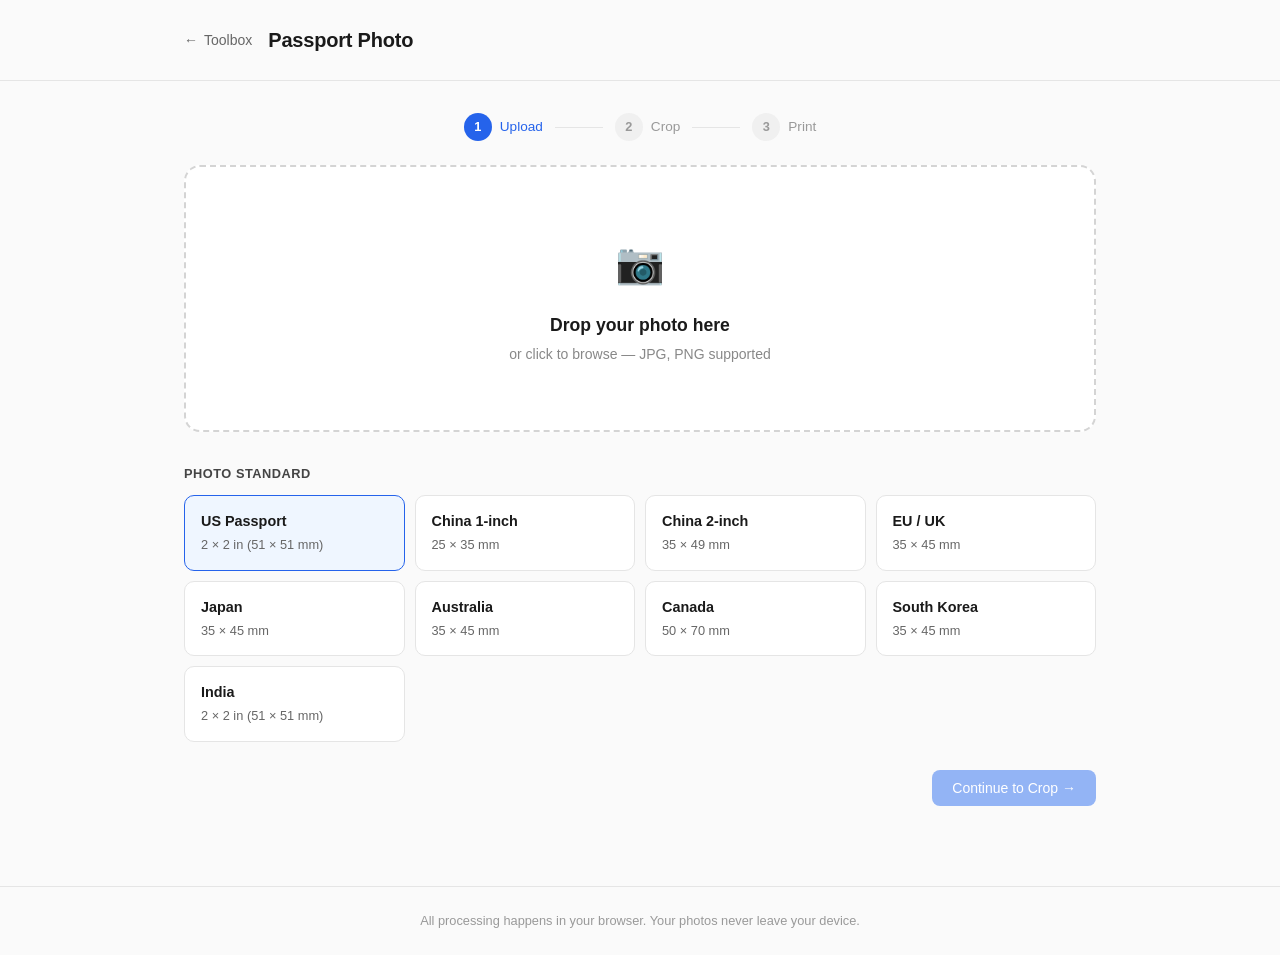
==== tools/passport-photo/index.html @ 2155c5bf "Add toolbox landing page and passport photo tool Static toolbox website with minimalist design. Firs" ====
<!DOCTYPE html>
<html lang="en">
<head>
  <meta charset="UTF-8">
  <meta name="viewport" content="width=device-width, initial-scale=1.0">
  <title>Passport Photo — Toolbox</title>
  <link rel="stylesheet" href="../../css/style.css">
  <link rel="stylesheet" href="https://cdnjs.cloudflare.com/ajax/libs/cropperjs/1.6.2/cropper.min.css">
  <link rel="stylesheet" href="style.css">
</head>
<body>
  <!-- Header -->
  <header class="tool-header">
    <div class="container">
      <a href="../../" class="back-link">← <span>Toolbox</span></a>
      <h1>Passport Photo</h1>
    </div>
  </header>

  <!-- Stepper -->
  <div class="container">
    <div class="stepper">
      <div class="stepper-step active" data-step="1">
        <span class="stepper-num">1</span>
        <span>Upload</span>
      </div>
      <div class="stepper-line"></div>
      <div class="stepper-step" data-step="2">
        <span class="stepper-num">2</span>
        <span>Crop</span>
      </div>
      <div class="stepper-line"></div>
      <div class="stepper-step" data-step="3">
        <span class="stepper-num">3</span>
        <span>Print</span>
      </div>
    </div>
  </div>

  <!-- Tool Body -->
  <main class="tool-body">
    <div class="container">

      <!-- Step 1: Upload & Select Standard -->
      <div class="step-panel active" id="step-1">
        <div class="upload-area" id="upload-area">
          <div class="upload-icon">📷</div>
          <h3>Drop your photo here</h3>
          <p>or click to browse — JPG, PNG supported</p>
          <input type="file" id="file-input" accept="image/jpeg,image/png,image/webp">
        </div>

        <div class="image-preview" id="image-preview">
          <img id="preview-img" src="" alt="Preview">
          <div class="file-info" id="file-info"></div>
        </div>

        <div class="standard-selector">
          <label style="font-size:0.8rem;font-weight:600;color:#444;text-transform:uppercase;letter-spacing:0.04em;">
            Photo Standard
          </label>
          <div class="standard-grid" id="standard-grid">
            <!-- Filled by JS -->
          </div>
        </div>

        <div class="step-actions">
          <button class="btn btn-primary" id="btn-to-crop" disabled>
            Continue to Crop →
          </button>
        </div>
      </div>

      <!-- Step 2: Crop & Adjust -->
      <div class="step-panel" id="step-2">
        <div class="crop-workspace">
          <div class="crop-container">
            <img id="crop-image" src="" alt="Crop">
          </div>
          <div class="crop-hint">Drag to move, scroll to zoom. The crop area matches your selected passport standard.</div>
        </div>

        <div class="step-actions">
          <button class="btn btn-secondary" id="btn-back-upload">← Back</button>
          <button class="btn btn-primary" id="btn-to-print">Continue to Print →</button>
        </div>
      </div>

      <!-- Step 3: Print Layout & Download -->
      <div class="step-panel" id="step-3">
        <div class="layout-controls">
          <div class="form-group">
            <label>Paper Size</label>
            <select class="form-select" id="paper-select">
              <!-- Filled by JS -->
            </select>
          </div>
          <div class="form-group">
            <label>Output Format</label>
            <select class="form-select" id="format-select">
              <option value="jpeg">JPEG (smaller file)</option>
              <option value="png">PNG (lossless)</option>
            </select>
          </div>
        </div>

        <div class="preview-wrapper">
          <canvas id="print-canvas"></canvas>
          <div class="layout-info" id="layout-info"></div>
          <div class="download-actions">
            <button class="btn btn-secondary" id="btn-back-crop">← Back</button>
            <button class="btn btn-primary btn-lg" id="btn-download">⬇ Download Print File</button>
          </div>
        </div>
      </div>

    </div>
  </main>

  <footer class="site-footer">
    <div class="container">
      All processing happens in your browser. Your photos never leave your device.
    </div>
  </footer>

  <script src="https://cdnjs.cloudflare.com/ajax/libs/cropperjs/1.6.2/cropper.min.js"></script>
  <script src="app.js"></script>
</body>
</html>
---- css/style.css ----
/* ===== Reset & Base ===== */
*,
*::before,
*::after {
  margin: 0;
  padding: 0;
  box-sizing: border-box;
}

html {
  font-size: 16px;
  -webkit-font-smoothing: antialiased;
  -moz-osx-font-smoothing: grayscale;
}

body {
  font-family: -apple-system, BlinkMacSystemFont, 'Segoe UI', Roboto, Helvetica, Arial, sans-serif;
  color: #1a1a1a;
  background: #fafafa;
  line-height: 1.6;
  min-height: 100vh;
}

a {
  color: inherit;
  text-decoration: none;
}

img {
  max-width: 100%;
  display: block;
}

button {
  font-family: inherit;
  cursor: pointer;
}

select, input {
  font-family: inherit;
}

/* ===== Layout ===== */
.container {
  max-width: 960px;
  margin: 0 auto;
  padding: 0 24px;
}

/* ===== Header ===== */
.site-header {
  padding: 32px 0 0;
}

.site-header .container {
  display: flex;
  align-items: center;
  justify-content: space-between;
}

.site-logo {
  font-size: 1.25rem;
  font-weight: 700;
  letter-spacing: -0.02em;
  color: #1a1a1a;
}

.site-logo span {
  color: #2563eb;
}

.site-nav a {
  font-size: 0.875rem;
  color: #666;
  transition: color 0.2s;
}

.site-nav a:hover {
  color: #1a1a1a;
}

/* ===== Hero ===== */
.hero {
  text-align: center;
  padding: 80px 0 64px;
}

.hero h1 {
  font-size: 2.5rem;
  font-weight: 700;
  letter-spacing: -0.03em;
  line-height: 1.2;
  margin-bottom: 12px;
}

.hero p {
  font-size: 1.125rem;
  color: #666;
  max-width: 480px;
  margin: 0 auto;
}

/* ===== Tool Cards Grid ===== */
.tools-grid {
  display: grid;
  grid-template-columns: repeat(auto-fill, minmax(280px, 1fr));
  gap: 20px;
  padding-bottom: 80px;
}

.tool-card {
  background: #fff;
  border: 1px solid #e5e5e5;
  border-radius: 12px;
  padding: 28px;
  transition: transform 0.2s, box-shadow 0.2s;
  display: flex;
  flex-direction: column;
  gap: 12px;
}

.tool-card:hover {
  transform: translateY(-2px);
  box-shadow: 0 8px 24px rgba(0, 0, 0, 0.06);
}

.tool-card .icon {
  width: 48px;
  height: 48px;
  background: #eff6ff;
  border-radius: 10px;
  display: flex;
  align-items: center;
  justify-content: center;
  font-size: 1.5rem;
}

.tool-card h3 {
  font-size: 1.1rem;
  font-weight: 600;
  letter-spacing: -0.01em;
}

.tool-card p {
  font-size: 0.875rem;
  color: #666;
  line-height: 1.5;
}

.tool-card .arrow {
  margin-top: auto;
  font-size: 0.8rem;
  color: #2563eb;
  font-weight: 500;
  display: flex;
  align-items: center;
  gap: 4px;
}

.tool-card .arrow::after {
  content: '→';
  transition: transform 0.2s;
}

.tool-card:hover .arrow::after {
  transform: translateX(3px);
}

/* ===== Footer ===== */
.site-footer {
  padding: 24px 0;
  border-top: 1px solid #e5e5e5;
  text-align: center;
  font-size: 0.8rem;
  color: #999;
}

/* ===== Shared Tool Page ===== */
.tool-header {
  padding: 24px 0;
  border-bottom: 1px solid #e5e5e5;
}

.tool-header .container {
  display: flex;
  align-items: center;
  gap: 16px;
}

.back-link {
  font-size: 0.875rem;
  color: #666;
  display: flex;
  align-items: center;
  gap: 6px;
  transition: color 0.2s;
}

.back-link:hover {
  color: #1a1a1a;
}

.tool-header h1 {
  font-size: 1.25rem;
  font-weight: 600;
  letter-spacing: -0.01em;
}

/* ===== Buttons ===== */
.btn {
  display: inline-flex;
  align-items: center;
  justify-content: center;
  gap: 8px;
  padding: 10px 20px;
  border-radius: 8px;
  font-size: 0.875rem;
  font-weight: 500;
  border: none;
  transition: all 0.2s;
}

.btn-primary {
  background: #2563eb;
  color: #fff;
}

.btn-primary:hover {
  background: #1d4ed8;
}

.btn-primary:disabled {
  background: #93b4f5;
  cursor: not-allowed;
}

.btn-secondary {
  background: #fff;
  color: #1a1a1a;
  border: 1px solid #e5e5e5;
}

.btn-secondary:hover {
  background: #f5f5f5;
  border-color: #d4d4d4;
}

.btn-lg {
  padding: 12px 28px;
  font-size: 1rem;
}

/* ===== Form Elements ===== */
.form-group {
  display: flex;
  flex-direction: column;
  gap: 6px;
}

.form-group label {
  font-size: 0.8rem;
  font-weight: 600;
  color: #444;
  text-transform: uppercase;
  letter-spacing: 0.04em;
}

.form-select {
  padding: 10px 14px;
  border: 1px solid #e5e5e5;
  border-radius: 8px;
  font-size: 0.9rem;
  background: #fff;
  color: #1a1a1a;
  outline: none;
  transition: border-color 0.2s;
  appearance: none;
  background-image: url("data:image/svg+xml,%3Csvg xmlns='http://www.w3.org/2000/svg' width='12' height='12' viewBox='0 0 12 12'%3E%3Cpath fill='%23666' d='M6 8L1 3h10z'/%3E%3C/svg%3E");
  background-repeat: no-repeat;
  background-position: right 12px center;
  padding-right: 36px;
}

.form-select:focus {
  border-color: #2563eb;
}

/* ===== Stepper ===== */
.stepper {
  display: flex;
  align-items: center;
  justify-content: center;
  gap: 0;
  padding: 32px 0 24px;
}

.stepper-step {
  display: flex;
  align-items: center;
  gap: 8px;
  font-size: 0.85rem;
  color: #999;
  font-weight: 500;
}

.stepper-step.active {
  color: #2563eb;
}

.stepper-step.done {
  color: #1a1a1a;
}

.stepper-num {
  width: 28px;
  height: 28px;
  border-radius: 50%;
  display: flex;
  align-items: center;
  justify-content: center;
  font-size: 0.8rem;
  font-weight: 600;
  background: #f0f0f0;
  color: #999;
  flex-shrink: 0;
}

.stepper-step.active .stepper-num {
  background: #2563eb;
  color: #fff;
}

.stepper-step.done .stepper-num {
  background: #1a1a1a;
  color: #fff;
}

.stepper-line {
  width: 48px;
  height: 1px;
  background: #e5e5e5;
  margin: 0 12px;
}

/* ===== Responsive ===== */
@media (max-width: 640px) {
  .hero h1 {
    font-size: 1.75rem;
  }

  .hero p {
    font-size: 1rem;
  }

  .hero {
    padding: 48px 0 40px;
  }

  .tools-grid {
    grid-template-columns: 1fr;
  }

  .stepper-step span {
    display: none;
  }

  .stepper-line {
    width: 24px;
  }
}
---- tools/passport-photo/style.css ----
/* ===== Passport Photo Tool ===== */

.tool-body {
  padding: 0 0 80px;
}

/* ===== Step Panels ===== */
.step-panel {
  display: none;
  animation: fadeIn 0.3s ease;
}

.step-panel.active {
  display: block;
}

@keyframes fadeIn {
  from { opacity: 0; transform: translateY(8px); }
  to   { opacity: 1; transform: translateY(0); }
}

/* ===== Step 1: Upload ===== */
.upload-area {
  border: 2px dashed #d4d4d4;
  border-radius: 16px;
  padding: 64px 32px;
  text-align: center;
  cursor: pointer;
  transition: all 0.2s;
  background: #fff;
  position: relative;
}

.upload-area:hover,
.upload-area.dragover {
  border-color: #2563eb;
  background: #f8faff;
}

.upload-area .upload-icon {
  font-size: 2.5rem;
  margin-bottom: 16px;
}

.upload-area h3 {
  font-size: 1.1rem;
  font-weight: 600;
  margin-bottom: 4px;
}

.upload-area p {
  font-size: 0.875rem;
  color: #888;
}

.upload-area input[type="file"] {
  position: absolute;
  inset: 0;
  opacity: 0;
  cursor: pointer;
}

.standard-selector {
  margin-top: 28px;
}

.standard-grid {
  display: grid;
  grid-template-columns: repeat(auto-fill, minmax(200px, 1fr));
  gap: 10px;
  margin-top: 10px;
}

.standard-option {
  padding: 14px 16px;
  border: 1px solid #e5e5e5;
  border-radius: 10px;
  cursor: pointer;
  transition: all 0.15s;
  background: #fff;
  display: flex;
  flex-direction: column;
  gap: 2px;
}

.standard-option:hover {
  border-color: #c0c0c0;
}

.standard-option.selected {
  border-color: #2563eb;
  background: #eff6ff;
}

.standard-option .std-name {
  font-size: 0.9rem;
  font-weight: 600;
}

.standard-option .std-size {
  font-size: 0.8rem;
  color: #666;
}

.step-actions {
  margin-top: 28px;
  display: flex;
  justify-content: flex-end;
  gap: 12px;
}

/* ===== Step 2: Crop ===== */
.crop-workspace {
  background: #fff;
  border: 1px solid #e5e5e5;
  border-radius: 12px;
  overflow: hidden;
  position: relative;
}

.crop-container {
  max-height: 500px;
  overflow: hidden;
}

.crop-container img {
  display: block;
  max-width: 100%;
}

/* Cropper.js overrides for cleaner look */
.cropper-view-box {
  outline: 2px solid #2563eb;
  outline-offset: -2px;
}

.cropper-line {
  background-color: #2563eb;
}

.cropper-point {
  background-color: #2563eb;
  width: 8px !important;
  height: 8px !important;
  opacity: 1;
}

.cropper-modal {
  background-color: #000;
  opacity: 0.5;
}

.crop-hint {
  padding: 12px 16px;
  background: #f9f9f9;
  border-top: 1px solid #e5e5e5;
  font-size: 0.8rem;
  color: #888;
  text-align: center;
}

/* ===== Step 3: Print Layout ===== */
.layout-controls {
  display: flex;
  gap: 16px;
  margin-bottom: 20px;
  flex-wrap: wrap;
  align-items: flex-end;
}

.layout-controls .form-group {
  flex: 1;
  min-width: 180px;
}

.preview-wrapper {
  background: #fff;
  border: 1px solid #e5e5e5;
  border-radius: 12px;
  padding: 24px;
  display: flex;
  flex-direction: column;
  align-items: center;
  gap: 16px;
}

.preview-wrapper canvas {
  max-width: 100%;
  height: auto;
  border: 1px solid #eee;
  border-radius: 4px;
}

.layout-info {
  font-size: 0.8rem;
  color: #888;
  text-align: center;
}

.download-actions {
  display: flex;
  gap: 12px;
  justify-content: center;
  flex-wrap: wrap;
}

/* ===== Image Preview (Step 1) ===== */
.image-preview {
  margin-top: 16px;
  display: none;
}

.image-preview.visible {
  display: block;
}

.image-preview img {
  max-height: 200px;
  margin: 0 auto;
  border-radius: 8px;
  border: 1px solid #e5e5e5;
}

.image-preview .file-info {
  text-align: center;
  margin-top: 8px;
  font-size: 0.8rem;
  color: #888;
}

/* ===== Responsive ===== */
@media (max-width: 640px) {
  .upload-area {
    padding: 40px 20px;
  }

  .standard-grid {
    grid-template-columns: 1fr 1fr;
  }

  .layout-controls {
    flex-direction: column;
  }

  .crop-container {
    max-height: 400px;
  }
}
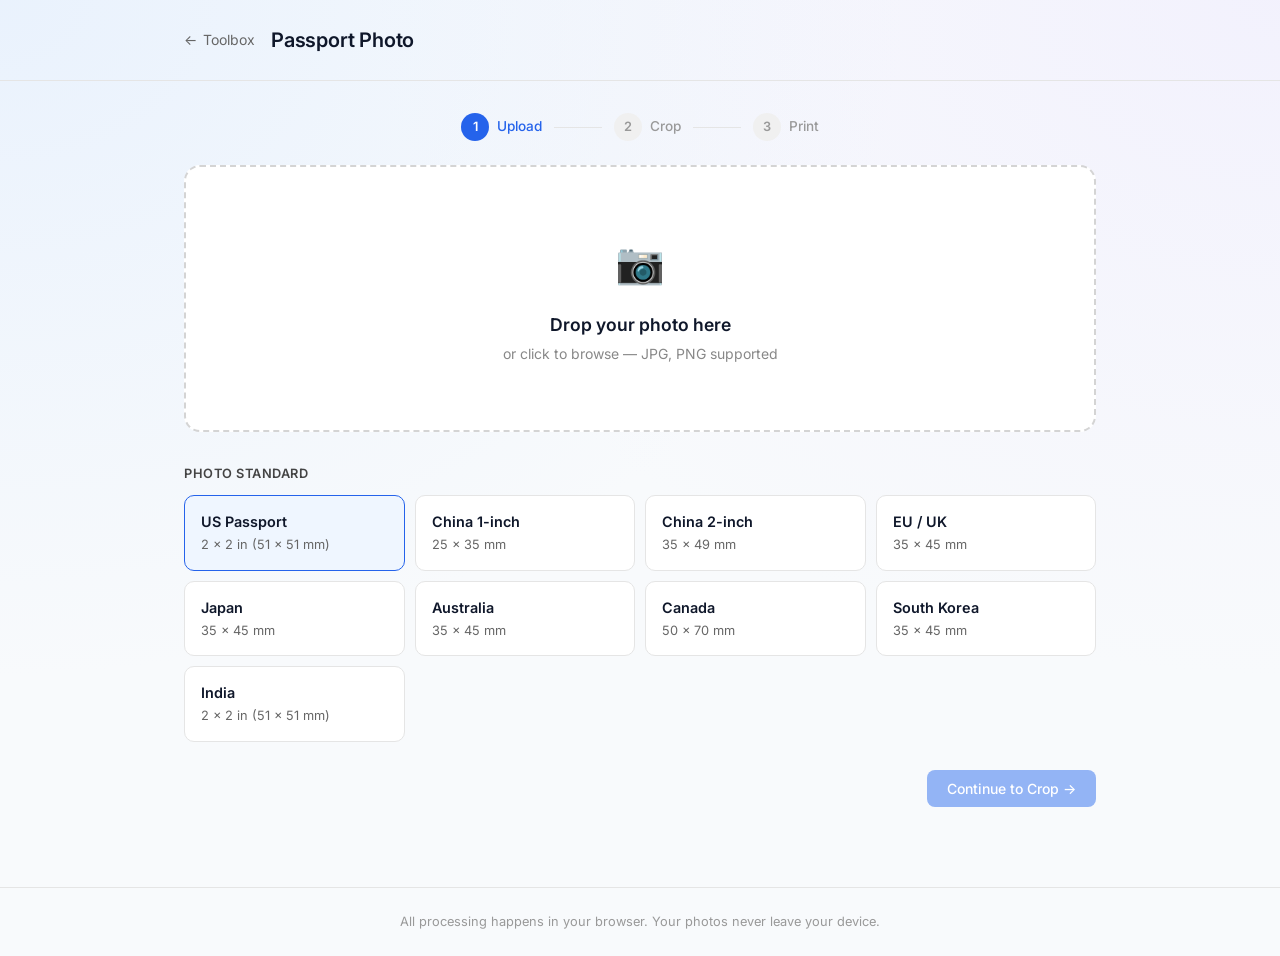
==== commit 95b856c6: "feat: overhaul UI, add version badge, and new JSON/UUID tools" ====
--- a/tools/passport-photo/index.html
+++ b/tools/passport-photo/index.html
@@ -4,6 +4,9 @@
   <meta charset="UTF-8">
   <meta name="viewport" content="width=device-width, initial-scale=1.0">
   <title>Passport Photo — Toolbox</title>
+  <link rel="preconnect" href="https://fonts.googleapis.com">
+  <link rel="preconnect" href="https://fonts.gstatic.com" crossorigin>
+  <link href="https://fonts.googleapis.com/css2?family=Inter:wght@400;500;600;700&display=swap" rel="stylesheet">
   <link rel="stylesheet" href="../../css/style.css">
   <link rel="stylesheet" href="https://cdnjs.cloudflare.com/ajax/libs/cropperjs/1.6.2/cropper.min.css">
   <link rel="stylesheet" href="style.css">
@@ -80,20 +83,32 @@
           <div class="crop-hint">Drag to move, scroll to zoom. The crop area matches your selected passport standard.</div>
         </div>
 
-        <div class="step-actions">
+        <div class="step-actions crop-actions">
           <button class="btn btn-secondary" id="btn-back-upload">← Back</button>
-          <button class="btn btn-primary" id="btn-to-print">Continue to Print →</button>
+          <div class="crop-actions-right">
+            <button class="btn btn-primary" id="btn-add-photo">Add to Print</button>
+            <button class="btn btn-secondary" id="btn-add-another" style="display:none;">+ Add Another Person</button>
+            <button class="btn btn-primary" id="btn-to-print" disabled>Continue to Print →</button>
+          </div>
+        </div>
+
+        <!-- Photo Bank -->
+        <div class="photo-bank-section">
+          <label style="font-size:0.8rem;font-weight:600;color:#444;text-transform:uppercase;letter-spacing:0.04em;display:block;margin-bottom:8px;">
+            Photos Added
+          </label>
+          <p class="photo-bank-empty" id="photo-bank-empty">No photos added yet. Crop your photo and click "Add to Print".</p>
+          <div class="photo-bank" id="photo-bank" style="display:none;"></div>
         </div>
       </div>
 
       <!-- Step 3: Print Layout & Download -->
       <div class="step-panel" id="step-3">
+        <!-- Layout controls row -->
         <div class="layout-controls">
           <div class="form-group">
             <label>Paper Size</label>
-            <select class="form-select" id="paper-select">
-              <!-- Filled by JS -->
-            </select>
+            <select class="form-select" id="paper-select"></select>
           </div>
           <div class="form-group">
             <label>Output Format</label>
@@ -104,12 +119,29 @@
           </div>
         </div>
 
+        <!-- Border presets -->
+        <div class="border-preset-section">
+          <label style="font-size:0.8rem;font-weight:600;color:#444;text-transform:uppercase;letter-spacing:0.04em;display:block;margin-bottom:8px;">
+            Border Mode
+          </label>
+          <div class="border-presets" id="border-presets"></div>
+        </div>
+
+        <!-- Photo quantities -->
+        <div class="qty-section">
+          <label style="font-size:0.8rem;font-weight:600;color:#444;text-transform:uppercase;letter-spacing:0.04em;display:block;margin-bottom:8px;">
+            Photo Quantities
+          </label>
+          <div id="qty-controls"></div>
+        </div>
+
+        <!-- Preview & Download -->
         <div class="preview-wrapper">
           <canvas id="print-canvas"></canvas>
           <div class="layout-info" id="layout-info"></div>
           <div class="download-actions">
             <button class="btn btn-secondary" id="btn-back-crop">← Back</button>
-            <button class="btn btn-primary btn-lg" id="btn-download">⬇ Download Print File</button>
+            <button class="btn btn-primary btn-lg" id="btn-download">Download Print File</button>
           </div>
         </div>
       </div>
--- a/css/style.css
+++ b/css/style.css
@@ -14,9 +14,12 @@
 }
 
 body {
-  font-family: -apple-system, BlinkMacSystemFont, 'Segoe UI', Roboto, Helvetica, Arial, sans-serif;
-  color: #1a1a1a;
-  background: #fafafa;
+  font-family: 'Inter', -apple-system, BlinkMacSystemFont, 'Segoe UI', Roboto, Helvetica, Arial, sans-serif;
+  color: #0f172a;
+  background-color: #f8fafc;
+  background-image: 
+    radial-gradient(at 0% 0%, rgba(219, 234, 254, 0.5) 0, transparent 50%),
+    radial-gradient(at 100% 0%, rgba(237, 233, 254, 0.5) 0, transparent 50%);
   line-height: 1.6;
   min-height: 100vh;
 }
@@ -62,11 +65,29 @@
   font-size: 1.25rem;
   font-weight: 700;
   letter-spacing: -0.02em;
-  color: #1a1a1a;
+  color: #0f172a;
 }
 
 .site-logo span {
   color: #2563eb;
+}
+
+.site-brand {
+  display: flex;
+  align-items: center;
+  gap: 12px;
+}
+
+.version-badge {
+  font-size: 0.7rem;
+  font-weight: 600;
+  color: #1d4ed8;
+  background: #dbeafe;
+  padding: 3px 8px;
+  border-radius: 9999px;
+  letter-spacing: 0.03em;
+  text-transform: uppercase;
+  box-shadow: 0 1px 2px rgba(0,0,0,0.05) inset;
 }
 
 .site-nav a {
@@ -86,11 +107,12 @@
 }
 
 .hero h1 {
-  font-size: 2.5rem;
-  font-weight: 700;
-  letter-spacing: -0.03em;
-  line-height: 1.2;
-  margin-bottom: 12px;
+  font-size: 3rem;
+  font-weight: 800;
+  letter-spacing: -0.04em;
+  line-height: 1.15;
+  margin-bottom: 16px;
+  color: #0f172a;
 }
 
 .hero p {
@@ -109,30 +131,36 @@
 }
 
 .tool-card {
-  background: #fff;
-  border: 1px solid #e5e5e5;
-  border-radius: 12px;
-  padding: 28px;
-  transition: transform 0.2s, box-shadow 0.2s;
+  background: rgba(255, 255, 255, 0.6);
+  backdrop-filter: blur(16px);
+  -webkit-backdrop-filter: blur(16px);
+  border: 1px solid rgba(255, 255, 255, 0.8);
+  border-radius: 16px;
+  padding: 32px;
+  transition: all 0.3s cubic-bezier(0.4, 0, 0.2, 1);
   display: flex;
   flex-direction: column;
-  gap: 12px;
+  gap: 16px;
+  box-shadow: 0 4px 6px -1px rgba(0, 0, 0, 0.05), 0 2px 4px -2px rgba(0, 0, 0, 0.02);
 }
 
 .tool-card:hover {
-  transform: translateY(-2px);
-  box-shadow: 0 8px 24px rgba(0, 0, 0, 0.06);
+  transform: translateY(-4px) scale(1.01);
+  box-shadow: 0 20px 25px -5px rgba(0, 0, 0, 0.1), 0 8px 10px -6px rgba(0, 0, 0, 0.05);
+  background: rgba(255, 255, 255, 0.9);
+  border-color: #fff;
 }
 
 .tool-card .icon {
-  width: 48px;
-  height: 48px;
-  background: #eff6ff;
-  border-radius: 10px;
+  width: 56px;
+  height: 56px;
+  background: linear-gradient(135deg, #eff6ff 0%, #dbeafe 100%);
+  border-radius: 14px;
   display: flex;
   align-items: center;
   justify-content: center;
-  font-size: 1.5rem;
+  font-size: 1.75rem;
+  box-shadow: inset 0 2px 4px rgba(255, 255, 255, 0.5), 0 2px 4px rgba(0,0,0,0.05);
 }
 
 .tool-card h3 {
--- a/tools/passport-photo/style.css
+++ b/tools/passport-photo/style.css
@@ -159,6 +159,98 @@
   text-align: center;
 }
 
+.crop-actions {
+  flex-wrap: wrap;
+  justify-content: space-between;
+}
+
+.crop-actions-right {
+  display: flex;
+  gap: 10px;
+  flex-wrap: wrap;
+}
+
+/* ===== Photo Bank ===== */
+.photo-bank-section {
+  margin-top: 28px;
+  padding: 20px;
+  background: #fff;
+  border: 1px solid #e5e5e5;
+  border-radius: 12px;
+}
+
+.photo-bank-empty {
+  font-size: 0.85rem;
+  color: #999;
+  margin: 0;
+}
+
+.photo-bank {
+  display: flex;
+  gap: 12px;
+  flex-wrap: wrap;
+}
+
+.photo-bank-item {
+  display: flex;
+  align-items: center;
+  gap: 10px;
+  padding: 8px 12px;
+  background: #f9f9f9;
+  border: 1px solid #e5e5e5;
+  border-radius: 8px;
+  position: relative;
+}
+
+.photo-bank-item img {
+  width: 40px;
+  height: auto;
+  border-radius: 4px;
+  flex-shrink: 0;
+}
+
+.photo-bank-info {
+  display: flex;
+  flex-direction: column;
+  gap: 2px;
+}
+
+.photo-label-input {
+  border: 1px solid transparent;
+  background: transparent;
+  font-size: 0.85rem;
+  font-weight: 500;
+  padding: 2px 6px;
+  border-radius: 4px;
+  width: 120px;
+  color: #1a1a1a;
+}
+
+.photo-label-input:hover {
+  border-color: #e5e5e5;
+}
+
+.photo-label-input:focus {
+  outline: none;
+  border-color: #2563eb;
+  background: #fff;
+}
+
+.photo-bank-remove {
+  background: none;
+  border: none;
+  font-size: 1.1rem;
+  color: #999;
+  cursor: pointer;
+  padding: 0 4px;
+  line-height: 1;
+  flex-shrink: 0;
+}
+
+.photo-bank-remove:hover {
+  color: #ef4444;
+}
+
 /* ===== Step 3: Print Layout ===== */
 .layout-controls {
   display: flex;
@@ -173,6 +265,133 @@
   min-width: 180px;
 }
 
+/* ===== Border Presets ===== */
+.border-preset-section {
+  margin-bottom: 20px;
+}
+
+.border-presets {
+  display: grid;
+  grid-template-columns: repeat(auto-fill, minmax(180px, 1fr));
+  gap: 8px;
+}
+
+.border-option {
+  padding: 10px 14px;
+  border: 1px solid #e5e5e5;
+  border-radius: 8px;
+  cursor: pointer;
+  transition: all 0.15s;
+  background: #fff;
+  display: flex;
+  flex-direction: column;
+  gap: 2px;
+}
+
+.border-option:hover {
+  border-color: #c0c0c0;
+}
+
+.border-option.selected {
+  border-color: #2563eb;
+  background: #eff6ff;
+}
+
+.border-name {
+  font-size: 0.85rem;
+  font-weight: 600;
+}
+
+.border-desc {
+  font-size: 0.75rem;
+  color: #888;
+}
+
+/* ===== Quantity Controls ===== */
+.qty-section {
+  margin-bottom: 20px;
+}
+
+.qty-row {
+  display: flex;
+  align-items: center;
+  gap: 12px;
+  padding: 10px 14px;
+  background: #fff;
+  border: 1px solid #e5e5e5;
+  border-radius: 8px;
+  margin-bottom: 8px;
+}
+
+.qty-thumb {
+  width: 36px;
+  height: auto;
+  border-radius: 4px;
+  flex-shrink: 0;
+}
+
+.qty-label {
+  font-size: 0.9rem;
+  font-weight: 500;
+  flex: 1;
+  min-width: 0;
+  overflow: hidden;
+  text-overflow: ellipsis;
+  white-space: nowrap;
+}
+
+.qty-spinner {
+  display: flex;
+  align-items: center;
+  gap: 0;
+  flex-shrink: 0;
+}
+
+.qty-btn {
+  width: 32px;
+  height: 32px;
+  border: 1px solid #e5e5e5;
+  background: #fff;
+  font-size: 1rem;
+  font-weight: 500;
+  display: flex;
+  align-items: center;
+  justify-content: center;
+  cursor: pointer;
+  color: #1a1a1a;
+  transition: background 0.15s;
+}
+
+.qty-btn:hover {
+  background: #f5f5f5;
+}
+
+.qty-btn:active {
+  background: #eee;
+}
+
+.qty-minus {
+  border-radius: 6px 0 0 6px;
+}
+
+.qty-plus {
+  border-radius: 0 6px 6px 0;
+}
+
+.qty-value {
+  width: 36px;
+  height: 32px;
+  display: flex;
+  align-items: center;
+  justify-content: center;
+  font-size: 0.9rem;
+  font-weight: 600;
+  border-top: 1px solid #e5e5e5;
+  border-bottom: 1px solid #e5e5e5;
+  background: #fafafa;
+}
+
+/* ===== Preview ===== */
 .preview-wrapper {
   background: #fff;
   border: 1px solid #e5e5e5;
@@ -245,4 +464,21 @@
   .crop-container {
     max-height: 400px;
   }
-}
+
+  .crop-actions {
+    flex-direction: column;
+    align-items: stretch;
+  }
+
+  .crop-actions-right {
+    justify-content: flex-end;
+  }
+
+  .border-presets {
+    grid-template-columns: 1fr 1fr;
+  }
+
+  .photo-label-input {
+    width: 80px;
+  }
+}
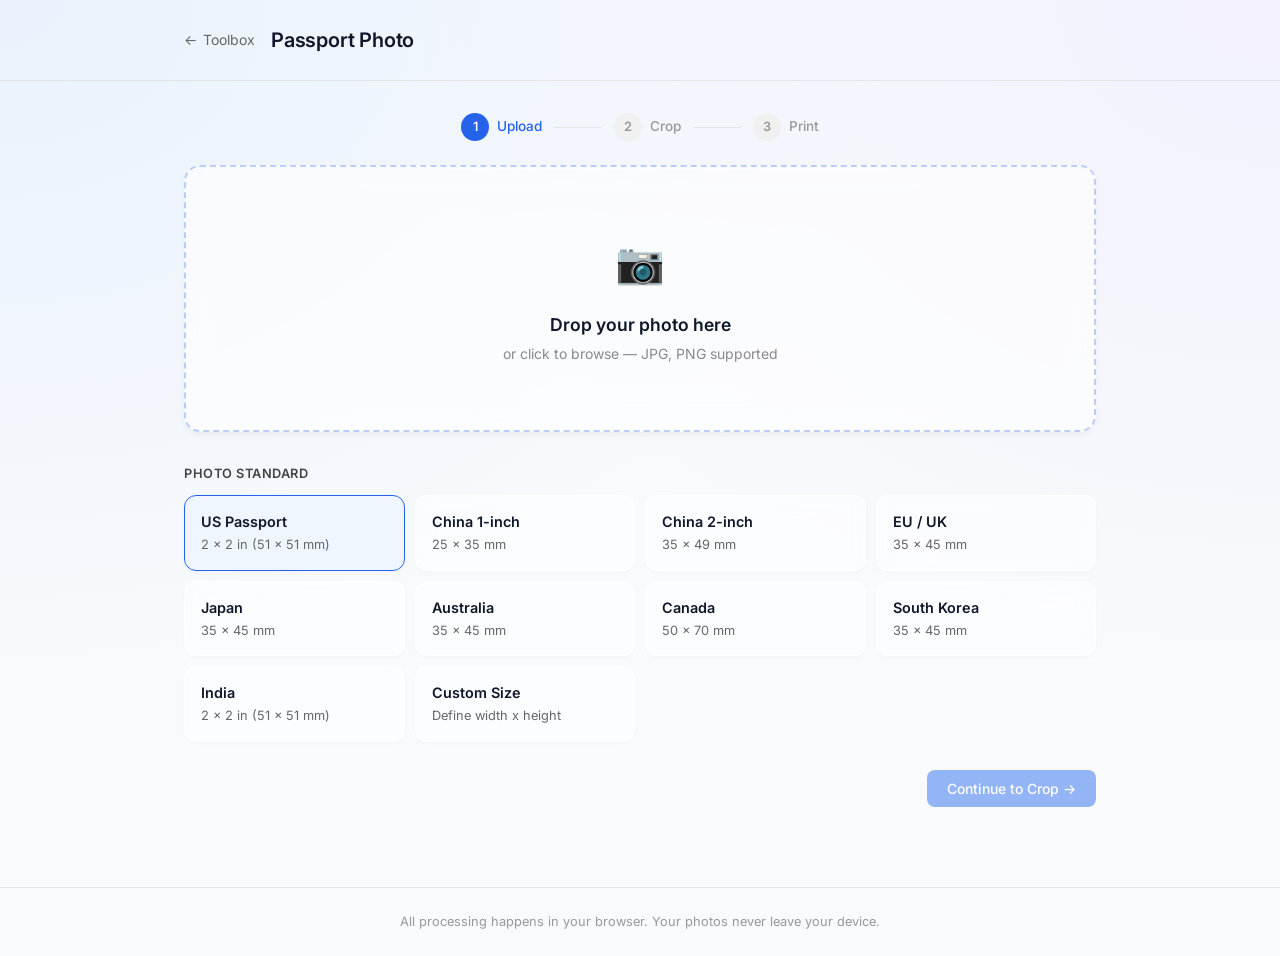
==== commit f97c5764: "feat: passport photo ui enhancements, routing, custom size, and smart guides" ====
--- a/tools/passport-photo/index.html
+++ b/tools/passport-photo/index.html
@@ -15,8 +15,8 @@
   <!-- Header -->
   <header class="tool-header">
     <div class="container">
-      <a href="../../" class="back-link">← <span>Toolbox</span></a>
-      <h1>Passport Photo</h1>
+      <a href="../../" class="back-link" id="nav-back-link">← <span>Toolbox</span></a>
+      <h1 id="nav-title-link" style="cursor:pointer;">Passport Photo</h1>
     </div>
   </header>
 
@@ -48,9 +48,12 @@
       <div class="step-panel active" id="step-1">
         <div class="upload-area" id="upload-area">
           <div class="upload-icon">📷</div>
-          <h3>Drop your photo here</h3>
-          <p>or click to browse — JPG, PNG supported</p>
+          <h3 id="upload-title">Drop your photo here</h3>
+          <p id="upload-subtitle">or click to browse — JPG, PNG supported</p>
           <input type="file" id="file-input" accept="image/jpeg,image/png,image/webp">
+        </div>
+        <div style="text-align: center; margin-top: 16px; display: none;" id="cancel-add-container">
+          <button class="btn btn-secondary btn-sm" id="btn-cancel-add">Cancel adding new person</button>
         </div>
 
         <div class="image-preview" id="image-preview">
@@ -64,6 +67,12 @@
           </label>
           <div class="standard-grid" id="standard-grid">
             <!-- Filled by JS -->
+          </div>
+          <div id="custom-size-inputs" style="display:none; margin-top:16px; gap:8px; align-items:center;">
+            <label style="font-size:0.85rem;font-weight:500;">Width (mm):</label>
+            <input type="number" id="custom-w" value="35" step="1" min="10" style="width:70px; padding:6px; border:1px solid #ccc; border-radius:4px;">
+            <label style="font-size:0.85rem;font-weight:500; margin-left:8px;">Height (mm):</label>
+            <input type="number" id="custom-h" value="45" step="1" min="10" style="width:70px; padding:6px; border:1px solid #ccc; border-radius:4px;">
           </div>
         </div>
 
@@ -87,16 +96,18 @@
           <button class="btn btn-secondary" id="btn-back-upload">← Back</button>
           <div class="crop-actions-right">
             <button class="btn btn-primary" id="btn-add-photo">Add to Print</button>
-            <button class="btn btn-secondary" id="btn-add-another" style="display:none;">+ Add Another Person</button>
             <button class="btn btn-primary" id="btn-to-print" disabled>Continue to Print →</button>
           </div>
         </div>
 
         <!-- Photo Bank -->
         <div class="photo-bank-section">
-          <label style="font-size:0.8rem;font-weight:600;color:#444;text-transform:uppercase;letter-spacing:0.04em;display:block;margin-bottom:8px;">
-            Photos Added
-          </label>
+          <div style="display:flex; justify-content:space-between; align-items:center; margin-bottom:8px;">
+            <label style="font-size:0.8rem;font-weight:600;color:#444;text-transform:uppercase;letter-spacing:0.04em;margin:0;">
+              Photos Added
+            </label>
+            <button class="btn btn-secondary btn-sm" id="btn-add-another" style="display:none;padding:4px 10px;font-size:0.75rem;">+ Add Another Person</button>
+          </div>
           <p class="photo-bank-empty" id="photo-bank-empty">No photos added yet. Crop your photo and click "Add to Print".</p>
           <div class="photo-bank" id="photo-bank" style="display:none;"></div>
         </div>
@@ -109,6 +120,13 @@
           <div class="form-group">
             <label>Paper Size</label>
             <select class="form-select" id="paper-select"></select>
+          </div>
+          <div class="form-group">
+            <label>Orientation</label>
+            <select class="form-select" id="orientation-select">
+              <option value="landscape" selected>Landscape</option>
+              <option value="portrait">Portrait</option>
+            </select>
           </div>
           <div class="form-group">
             <label>Output Format</label>
--- a/tools/passport-photo/style.css
+++ b/tools/passport-photo/style.css
@@ -21,20 +21,25 @@
 
 /* ===== Step 1: Upload ===== */
 .upload-area {
-  border: 2px dashed #d4d4d4;
+  border: 2px dashed rgba(37, 99, 235, 0.3);
   border-radius: 16px;
   padding: 64px 32px;
   text-align: center;
   cursor: pointer;
-  transition: all 0.2s;
-  background: #fff;
+  transition: all 0.3s cubic-bezier(0.4, 0, 0.2, 1);
+  background: rgba(255, 255, 255, 0.6);
+  backdrop-filter: blur(12px);
+  -webkit-backdrop-filter: blur(12px);
   position: relative;
+  box-shadow: 0 4px 6px -1px rgba(0, 0, 0, 0.05);
 }
 
 .upload-area:hover,
 .upload-area.dragover {
   border-color: #2563eb;
-  background: #f8faff;
+  background: rgba(255, 255, 255, 0.9);
+  box-shadow: 0 10px 15px -3px rgba(37, 99, 235, 0.1);
+  transform: translateY(-2px);
 }
 
 .upload-area .upload-icon {
@@ -73,14 +78,16 @@
 
 .standard-option {
   padding: 14px 16px;
-  border: 1px solid #e5e5e5;
-  border-radius: 10px;
-  cursor: pointer;
-  transition: all 0.15s;
-  background: #fff;
+  border: 1px solid rgba(255, 255, 255, 0.8);
+  border-radius: 12px;
+  cursor: pointer;
+  transition: all 0.2s;
+  background: rgba(255, 255, 255, 0.5);
+  backdrop-filter: blur(8px);
   display: flex;
   flex-direction: column;
   gap: 2px;
+  box-shadow: 0 2px 4px rgba(0,0,0,0.02);
 }
 
 .standard-option:hover {
@@ -111,11 +118,13 @@
 
 /* ===== Step 2: Crop ===== */
 .crop-workspace {
-  background: #fff;
-  border: 1px solid #e5e5e5;
-  border-radius: 12px;
+  background: rgba(255, 255, 255, 0.7);
+  backdrop-filter: blur(12px);
+  border: 1px solid rgba(255, 255, 255, 0.8);
+  border-radius: 16px;
   overflow: hidden;
   position: relative;
+  box-shadow: 0 4px 6px -1px rgba(0, 0, 0, 0.05);
 }
 
 .crop-container {
@@ -173,10 +182,12 @@
 /* ===== Photo Bank ===== */
 .photo-bank-section {
   margin-top: 28px;
-  padding: 20px;
-  background: #fff;
-  border: 1px solid #e5e5e5;
-  border-radius: 12px;
+  padding: 24px;
+  background: rgba(255, 255, 255, 0.7);
+  backdrop-filter: blur(12px);
+  border: 1px solid rgba(255, 255, 255, 0.8);
+  border-radius: 16px;
+  box-shadow: 0 4px 6px -1px rgba(0, 0, 0, 0.05);
 }
 
 .photo-bank-empty {
@@ -277,15 +288,17 @@
 }
 
 .border-option {
-  padding: 10px 14px;
-  border: 1px solid #e5e5e5;
-  border-radius: 8px;
-  cursor: pointer;
-  transition: all 0.15s;
-  background: #fff;
+  padding: 12px 16px;
+  border: 1px solid rgba(255, 255, 255, 0.8);
+  border-radius: 12px;
+  cursor: pointer;
+  transition: all 0.2s;
+  background: rgba(255, 255, 255, 0.5);
+  backdrop-filter: blur(8px);
   display: flex;
   flex-direction: column;
   gap: 2px;
+  box-shadow: 0 2px 4px rgba(0,0,0,0.02);
 }
 
 .border-option:hover {
@@ -393,14 +406,16 @@
 
 /* ===== Preview ===== */
 .preview-wrapper {
-  background: #fff;
-  border: 1px solid #e5e5e5;
-  border-radius: 12px;
-  padding: 24px;
+  background: rgba(255, 255, 255, 0.7);
+  backdrop-filter: blur(16px);
+  border: 1px solid rgba(255, 255, 255, 0.8);
+  border-radius: 16px;
+  padding: 32px;
   display: flex;
   flex-direction: column;
   align-items: center;
-  gap: 16px;
+  gap: 20px;
+  box-shadow: 0 10px 15px -3px rgba(0, 0, 0, 0.05);
 }
 
 .preview-wrapper canvas {
